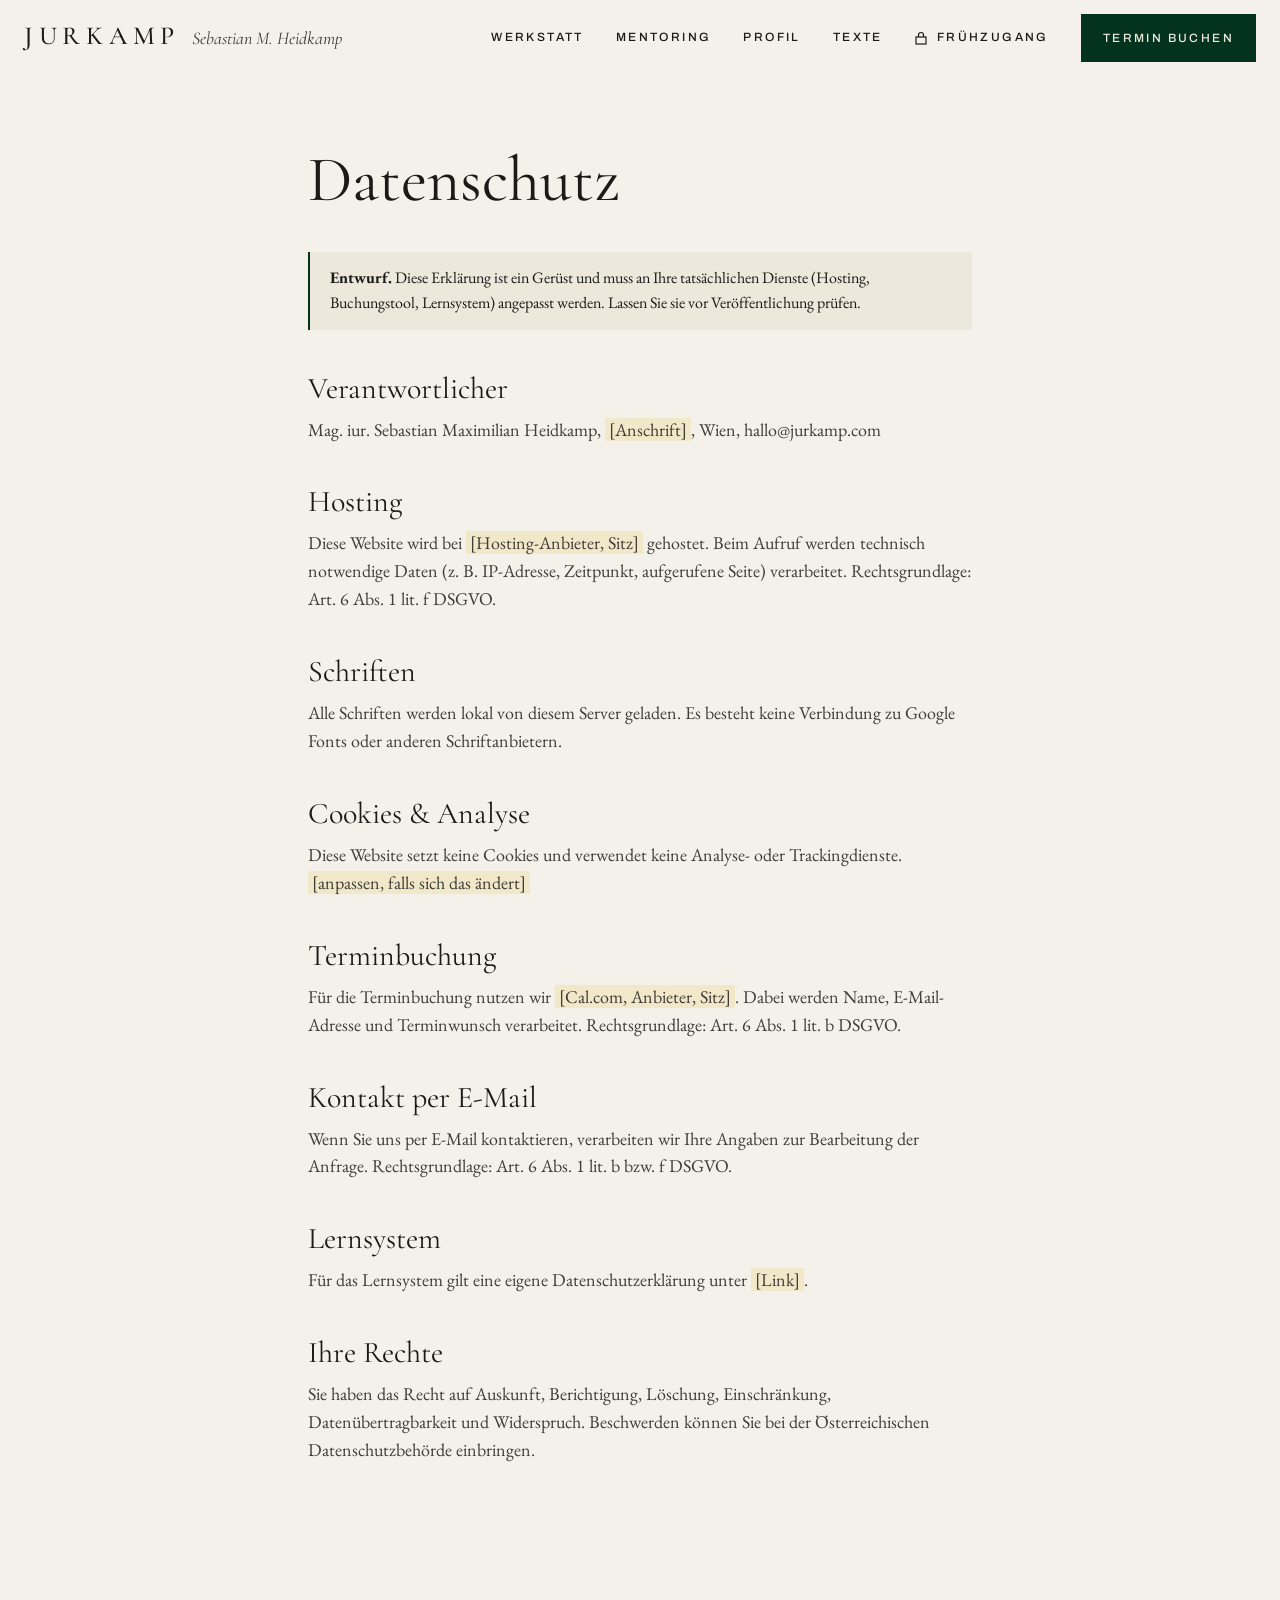
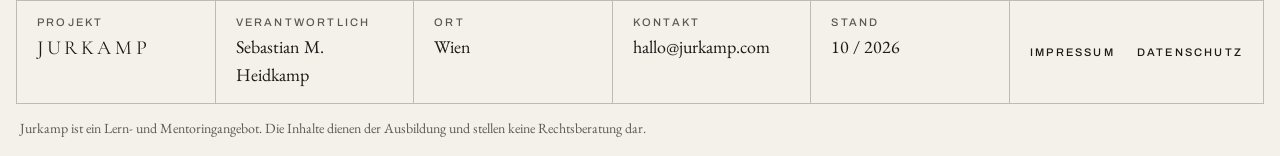
==== datenschutz.html @ 0f170520 "Add files via upload" ====
<!doctype html>
<html lang="de">
<head>
<meta charset="utf-8">
<meta name="viewport" content="width=device-width, initial-scale=1">
<meta name="robots" content="noindex, nofollow">
<title>Datenschutz · Jurkamp</title>
<meta name="description" content="Datenschutzerklärung von jurkamp.com.">
<link rel="canonical" href="https://jurkamp.com/datenschutz.html">
<meta property="og:type" content="website">
<meta property="og:title" content="Datenschutz · Jurkamp">
<meta property="og:description" content="Datenschutzerklärung von jurkamp.com.">
<meta property="og:image" content="https://jurkamp.com/assets/img/arbeitsraum.jpg">
<meta name="theme-color" content="#03331F">
<link rel="icon" href="assets/img/favicon.svg" type="image/svg+xml">
<link rel="preload" href="assets/fonts/CormorantGaramond.woff" as="font" type="font/woff" crossorigin>
<link rel="stylesheet" href="assets/css/style.css">
<script type="application/ld+json">{"@context": "https://schema.org", "@graph": [{"@type": "Person", "@id": "https://jurkamp.com/#person", "name": "Sebastian M. Heidkamp", "alternateName": ["Sebastian Maximilian Heidkamp", "Bastian Heidkamp"], "honorificSuffix": "Mag. iur.", "jobTitle": "Jurist · Mentor", "address": {"@type": "PostalAddress", "addressLocality": "Wien", "addressCountry": "AT"}, "alumniOf": {"@type": "CollegeOrUniversity", "name": "Universität Graz"}, "url": "https://jurkamp.com/profil.html", "worksFor": {"@id": "https://jurkamp.com/#marke"}}, {"@type": "EducationalOrganization", "@id": "https://jurkamp.com/#marke", "name": "Jurkamp", "url": "https://jurkamp.com", "founder": {"@id": "https://jurkamp.com/#person"}, "description": "Werkstatt, Mentoring und Texte für Studium, Prüfung und Berufseinstieg im Jus."}]}</script>
</head>
<body>
<a class="skip" href="#inhalt">Zum Inhalt springen</a>
<header class="site-header">
  <a class="brand" href="index.html" aria-label="Jurkamp – Sebastian M. Heidkamp, zur Startseite">
    <span class="brand__mark">JURKAMP</span>
    <span class="brand__name">Sebastian M. Heidkamp</span>
    <span class="brand__claim lbl lbl--s">Für Studium, Prüfung &amp; Berufseinstieg</span>
  </a>
  <button class="nav-toggle" aria-expanded="false" aria-controls="hauptnav" aria-label="Menü öffnen"><svg width="24" height="14" viewBox="0 0 24 14" fill="none" stroke="currentColor" stroke-width="1.4" aria-hidden="true"><path d="M0 1h24M0 7h24M0 13h24"/></svg></button>
  <nav class="nav" id="hauptnav" aria-label="Hauptnavigation">
    <a class="lbl" href="werkstatt.html">Werkstatt</a>
    <a class="lbl" href="mentoring.html">Mentoring</a>
    <a class="lbl" href="profil.html">Profil</a><a class="lbl" href="texte.html">Texte</a>
    <a class="lbl nav__login" href="werkstatt.html#fruehzugang"><svg width="12" height="14" viewBox="0 0 12 14" fill="none" stroke="currentColor" stroke-width="1.2" aria-hidden="true"><rect x="1" y="6" width="10" height="7"/><path d="M3.5 6V4a2.5 2.5 0 015 0v2"/></svg>Frühzugang</a>
    <a class="btn" href="kontakt.html#termin">Termin buchen</a>
  </nav>
</header>
<main id="inhalt" class="recht">
<h1>Datenschutz</h1>
<div class="hinweis"><strong>Entwurf.</strong> Diese Erklärung ist ein Gerüst und muss an Ihre tatsächlichen Dienste (Hosting, Buchungstool, Lernsystem) angepasst werden. Lassen Sie sie vor Veröffentlichung prüfen.</div>
<h2>Verantwortlicher</h2>
<p>Mag. iur. Sebastian Maximilian Heidkamp, <span class="platzhalter">[Anschrift]</span>, Wien, <a href="mailto:hallo@jurkamp.com">hallo@jurkamp.com</a></p>
<h2>Hosting</h2>
<p>Diese Website wird bei <span class="platzhalter">[Hosting-Anbieter, Sitz]</span> gehostet. Beim Aufruf werden technisch notwendige Daten (z. B. IP-Adresse, Zeitpunkt, aufgerufene Seite) verarbeitet. Rechtsgrundlage: Art. 6 Abs. 1 lit. f DSGVO.</p>
<h2>Schriften</h2>
<p>Alle Schriften werden lokal von diesem Server geladen. Es besteht keine Verbindung zu Google Fonts oder anderen Schriftanbietern.</p>
<h2>Cookies &amp; Analyse</h2>
<p>Diese Website setzt keine Cookies und verwendet keine Analyse- oder Trackingdienste. <span class="platzhalter">[anpassen, falls sich das ändert]</span></p>
<h2>Terminbuchung</h2>
<p>Für die Terminbuchung nutzen wir <span class="platzhalter">[Cal.com, Anbieter, Sitz]</span>. Dabei werden Name, E-Mail-Adresse und Terminwunsch verarbeitet. Rechtsgrundlage: Art. 6 Abs. 1 lit. b DSGVO.</p>
<h2>Kontakt per E-Mail</h2>
<p>Wenn Sie uns per E-Mail kontaktieren, verarbeiten wir Ihre Angaben zur Bearbeitung der Anfrage. Rechtsgrundlage: Art. 6 Abs. 1 lit. b bzw. f DSGVO.</p>
<h2>Lernsystem</h2>
<p>Für das Lernsystem gilt eine eigene Datenschutzerklärung unter <span class="platzhalter">[Link]</span>.</p>
<h2>Ihre Rechte</h2>
<p>Sie haben das Recht auf Auskunft, Berichtigung, Löschung, Einschränkung, Datenübertragbarkeit und Widerspruch. Beschwerden können Sie bei der Österreichischen Datenschutzbehörde einbringen.</p>
</main><footer class="site-footer">
  <div class="stempel">
    <div><div class="lbl lbl--s muted">Projekt</div><div class="wert" style="font-family:var(--serif-display);font-size:20px;letter-spacing:.18em">JURKAMP</div></div>
    <div><div class="lbl lbl--s muted">Verantwortlich</div><div class="wert">Sebastian M. Heidkamp</div></div>
    <div><div class="lbl lbl--s muted">Ort</div><div class="wert">Wien</div></div>
    <div><div class="lbl lbl--s muted">Kontakt</div><div class="wert"><a href="mailto:hallo@jurkamp.com">hallo@jurkamp.com</a></div></div>
    <div><div class="lbl lbl--s muted">Stand</div><div class="wert">10 / 2026</div></div>
    <div><a class="lbl lbl--s" href="impressum.html">Impressum</a><a class="lbl lbl--s" href="datenschutz.html">Datenschutz</a></div>
  </div>
  <p class="disclaimer">Jurkamp ist ein Lern- und Mentoringangebot. Die Inhalte dienen der Ausbildung und stellen keine Rechtsberatung dar.</p>
</footer>
<div class="mobile-cta"><a class="btn" href="kontakt.html#termin">Termin buchen</a></div>
<script src="assets/js/main.js" defer></script>
</body>
</html>
---- assets/css/style.css ----
/* ==========================================================================
   JURKAMP · Bastian Heidkamp
   Gemeinsames Stylesheet für alle Seiten
   ========================================================================== */

/* ---------- Schriften (lokal gehostet – keine Verbindung zu Google, DSGVO) ---------- */
@font-face { font-family: "Cormorant Garamond"; src: url("../fonts/CormorantGaramond.woff") format("woff"); font-weight: 300 700; font-style: normal; font-display: swap; }
@font-face { font-family: "Cormorant Garamond"; src: url("../fonts/CormorantGaramond-Italic.woff") format("woff"); font-weight: 300 700; font-style: italic; font-display: swap; }
@font-face { font-family: "EB Garamond"; src: url("../fonts/EBGaramond.woff") format("woff"); font-weight: 400 800; font-style: normal; font-display: swap; }
@font-face { font-family: "Archivo"; src: url("../fonts/Archivo.woff") format("woff"); font-weight: 100 900; font-style: normal; font-display: swap; }

/* ---------- Marken-Tokens ---------- */
:root {
  --gruen: #03331F;        /* Amsterdam-Grün */
  --papier: #F4F1EA;
  --stein: #EDE8DC;
  --tinte: #1A1A17;
  --graphit: #5B5A52;
  --text-2: #3E3D37;
  --hell: #EDE8DC;         /* Schrift auf Grün */
  --hell-2: rgba(237, 232, 220, .88);
  --hell-3: rgba(237, 232, 220, .72);
  --linie: rgba(26, 26, 23, .18);
  --linie-hell: rgba(237, 232, 220, .28);

  --serif-display: "Cormorant Garamond", "Times New Roman", serif;
  --serif-text: "EB Garamond", Georgia, serif;
  --sans: "Archivo", "Helvetica Neue", Arial, sans-serif;

  --rand: 16px;            /* Seitenrand Startseite */
  --fuge: 16px;            /* Abstand zwischen Kacheln */
  --wrap: 1280px;
}

/* ---------- Grundlagen ---------- */
*, *::before, *::after { box-sizing: border-box; }
html { -webkit-text-size-adjust: 100%; }
body {
  margin: 0;
  background: var(--papier);
  color: var(--tinte);
  font-family: var(--serif-text);
  font-size: 18px;
  line-height: 1.55;
  -webkit-font-smoothing: antialiased;
}
img { display: block; max-width: 100%; }
a { color: inherit; text-decoration: none; }
h1, h2, h3 { font-family: var(--serif-display); font-weight: 400; margin: 0; line-height: 1; }
p { margin: 0; }
:focus-visible { outline: 2px solid var(--gruen); outline-offset: 3px; }
.on-green :focus-visible, .on-green:focus-visible { outline-color: var(--hell); }
.skip { position: absolute; left: -9999px; }
.skip:focus { left: 16px; top: 16px; background: var(--gruen); color: var(--hell); padding: 10px 16px; z-index: 100; }

/* Label in gesperrten Versalien */
.lbl {
  font-family: var(--sans);
  font-size: 12px;
  font-weight: 500;
  letter-spacing: .2em;
  text-transform: uppercase;
  line-height: 1.3;
}
.lbl--s { font-size: 11px; }
.muted { color: var(--graphit); }
.on-green .muted { color: var(--hell-3); }

/* Pfeil */
.arr { flex: none; transition: transform .45s ease; }
a:hover .arr, a:focus-visible .arr { transform: translateX(10px); }

/* ---------- Kopfzeile ---------- */
.site-header {
  height: 76px;
  display: flex;
  align-items: center;
  justify-content: space-between;
  gap: 24px;
  padding: 0 calc(var(--rand) + 8px);
}
.brand { display: flex; align-items: baseline; gap: 12px; white-space: nowrap; }
.brand__mark { font-family: var(--serif-display); font-size: 26px; font-weight: 500; letter-spacing: .22em; line-height: 1; }
.brand__name { font-family: var(--serif-display); font-size: 18px; font-style: italic; color: var(--text-2); }
.brand__claim { border-left: 1px solid rgba(26,26,23,.25); padding-left: 20px; margin-left: 10px; color: var(--graphit); }
.nav { display: flex; align-items: center; gap: 32px; white-space: nowrap; }
.nav a:not(.btn):hover, .nav a[aria-current="page"] { color: var(--gruen); }
.nav a[aria-current="page"] { text-decoration: underline; text-underline-offset: 6px; text-decoration-thickness: 1px; }
.nav__login { display: inline-flex; align-items: center; gap: 10px; }
.nav-toggle { display: none; }

/* Buttons */
.btn {
  white-space: nowrap;
  display: inline-flex; align-items: center; gap: 16px;
  background: var(--gruen); color: var(--hell);
  padding: 15px 22px; min-height: 44px;
  font-family: var(--sans); font-size: 12px; font-weight: 500; letter-spacing: .2em; text-transform: uppercase;
  transition: background .3s ease;
}
.btn:hover { background: #0B4A30; }
.btn--hell { background: var(--hell); color: var(--gruen); }
.btn--hell:hover { background: #fff; }
.textlink { display: inline-flex; align-items: center; gap: 14px; padding: 10px 0; }

/* ==========================================================================
   STARTSEITE – Kachelraster
   ========================================================================== */
.home { display: flex; flex-direction: column; min-height: 100vh; }
.home-grid {
  flex: 1;
  display: grid;
  grid-template-columns: repeat(12, minmax(0, 1fr));
  grid-template-rows: repeat(2, minmax(300px, 1fr));
  gap: var(--fuge);
  padding: 0 var(--rand);
  min-height: 680px;
}
.tile { position: relative; overflow: hidden; display: flex; flex-direction: column; justify-content: space-between; }
.tile--werkstatt { grid-column: span 6; grid-row: span 2; background: var(--gruen); color: var(--hell); padding: 40px 44px; transition: filter .4s ease; }
.tile--bild { grid-column: span 3; }
.tile--mentoring { grid-column: span 3; border: 1px solid var(--tinte); padding: 28px; transition: background .35s ease; }
.tile--profil { grid-column: span 3; color: #F4F1EA; background: #2a2722; }
.tile--texte { grid-column: span 3; background: var(--gruen); color: var(--hell); padding: 28px; transition: filter .4s ease; }
.tile--werkstatt:hover, .tile--texte:hover { filter: brightness(1.08); }
.tile--mentoring:hover { background: #EAE5DA; }

.tile__top { display: flex; justify-content: space-between; gap: 16px; }
.tile__foot { display: flex; justify-content: space-between; align-items: flex-end; gap: 16px; border-top: 1px solid var(--linie); padding-top: 14px; margin-top: 14px; }
.on-green .tile__foot { border-color: var(--linie-hell); }
.tile__lead { font-size: 18px; color: var(--text-2); }
.on-green .tile__lead { color: var(--hell-2); }

/* Große Wörter + Bild-Effekt beim Darüberfahren */
.wort { font-family: var(--serif-display); font-weight: 500; line-height: .86; white-space: nowrap; }
.wort--xl { font-size: clamp(96px, 11.5vw, 166px); letter-spacing: -.03em; padding-bottom: 6px; }
.wort--l  { font-size: clamp(48px, 4.7vw, 68px); letter-spacing: -.015em; }
.wort--it { font-style: italic; }
.fill {
  -webkit-background-clip: text; background-clip: text;
  background-size: cover;
  transition: -webkit-text-fill-color .7s ease;
}
.fill--hell { color: var(--hell); -webkit-text-fill-color: var(--hell); }
.fill--dunkel { color: var(--tinte); -webkit-text-fill-color: var(--tinte); }
.fill--beton { background-image: url("../img/beton.jpg"); background-position: 20% 50%; }
.fill--saeulen { background-image: linear-gradient(rgba(26,26,23,.42), rgba(26,26,23,.42)), url("../img/saeulen.jpg"); background-position: 60% 50%; }
.fill--holz { background-image: url("../img/schreibtisch.jpg"); background-position: 50% 30%; }
a:hover .fill, a:focus-visible .fill { -webkit-text-fill-color: transparent; }
@media (hover: none) { a:hover .fill { -webkit-text-fill-color: inherit; } }

/* Bildkacheln */
.tile img.cover { position: absolute; inset: 0; width: 100%; height: 100%; object-fit: cover; transition: transform 1.4s ease; }
a.tile:hover img.cover { transform: scale(1.04); }
.caption { position: absolute; left: 0; right: 0; bottom: 0; padding: 40px 18px 16px; background: linear-gradient(transparent, rgba(20,18,15,.55)); color: #F4F1EA; }
.tile--profil .tile__overlay { position: absolute; inset: auto 0 0 0; padding: 22px 26px; display: flex; justify-content: space-between; align-items: flex-end; background: linear-gradient(transparent, rgba(20,18,15,.6)); }
.tile--profil .badge { position: absolute; top: 18px; right: 20px; opacity: .8; }

/* Leiste unten */
.strip {
  margin: var(--fuge) var(--rand) var(--rand);
  border: 1px solid rgba(26,26,23,.25);
  display: flex; align-items: stretch; min-height: 60px;
}
.strip > * { display: flex; align-items: center; gap: 12px; padding: 0 22px; border-right: 1px solid rgba(26,26,23,.25); }
.strip > *:last-child { border-right: 0; }
.strip__claim { font-family: var(--serif-display); font-size: 24px; font-style: italic; }
.strip__step { flex: 1; font-size: 18px; }
.strip__links { gap: 22px; }

/* ==========================================================================
   UNTERSEITEN
   ========================================================================== */
.page-hero { display: grid; grid-template-columns: repeat(12, minmax(0, 1fr)); gap: var(--fuge); padding: 0 var(--rand); min-height: 560px; }
.page-hero__text { grid-column: span 7; background: var(--gruen); color: var(--hell); padding: 44px 48px 40px; display: flex; flex-direction: column; justify-content: space-between; gap: 48px; }
.page-hero__title { font-size: clamp(72px, 8.5vw, 132px); font-weight: 500; letter-spacing: -.025em; line-height: .88; }
.page-hero__lead { font-size: 22px; line-height: 1.45; max-width: 34ch; color: var(--hell-2); margin-top: 24px; }
.page-hero__bild { grid-column: span 5; position: relative; overflow: hidden; min-height: 420px; background: #2a2722; }
.page-hero__bild img { position: absolute; inset: 0; width: 100%; height: 100%; object-fit: cover; }

.section { max-width: var(--wrap); margin: 0 auto; padding: 120px 48px 0; }
.section:last-of-type { padding-bottom: 120px; }
.section__head { display: grid; grid-template-columns: 2fr 10fr; gap: 24px; align-items: baseline; border-bottom: 1px solid var(--tinte); padding-bottom: 16px; margin-bottom: 8px; }
.section__head h2 { font-size: 48px; }
.section__intro { grid-column: 2; font-size: 21px; color: var(--text-2); max-width: 46ch; margin-top: 18px; }

/* Indexliste */
.index { list-style: none; margin: 0; padding: 0; }
.index li { display: grid; grid-template-columns: 2fr 4fr 6fr; gap: 24px; padding: 26px 0; border-bottom: 1px solid var(--linie); }
.index h3 { font-size: 32px; line-height: 1.1; }
.index p { color: var(--text-2); }

/* Pakete */
.pakete { display: grid; grid-template-columns: repeat(3, minmax(0, 1fr)); gap: var(--fuge); margin-top: 32px; }
.paket { border: 1px solid var(--tinte); padding: 28px 28px 24px; display: flex; flex-direction: column; gap: 18px; }
.paket--gruen { background: var(--gruen); color: var(--hell); border-color: var(--gruen); }
.paket h3 { font-size: 40px; }
.paket__preis { font-family: var(--serif-display); font-size: 30px; }
.paket ul { list-style: none; margin: 0; padding: 0; }
.paket li { padding: 9px 0; border-top: 1px solid var(--linie); }
.paket--gruen li { border-color: var(--linie-hell); }
.paket .textlink { margin-top: auto; }

/* Ablauf */
.ablauf { display: grid; grid-template-columns: repeat(3, minmax(0, 1fr)); gap: var(--fuge); margin-top: 32px; }
.schritt { border-top: 1px solid var(--tinte); padding-top: 18px; }
.schritt__nr { font-family: var(--serif-display); font-style: italic; font-size: 26px; color: var(--graphit); }
.schritt h3 { font-size: 32px; margin: 6px 0 10px; }
.schritt p { color: var(--text-2); }

/* Profil */
.profil-hero { display: grid; grid-template-columns: repeat(12, minmax(0, 1fr)); gap: var(--fuge); padding: 0 var(--rand); }
.profil-hero__bild { grid-column: span 5; position: relative; aspect-ratio: 4 / 5; background: #2a2722; overflow: hidden; }
.profil-hero__bild img { position: absolute; inset: 0; width: 100%; height: 100%; object-fit: cover; object-position: 62% 30%; }
.profil-hero__text { grid-column: span 7; background: var(--gruen); color: var(--hell); padding: 44px 48px; display: flex; flex-direction: column; justify-content: space-between; gap: 40px; }
.stationen { list-style: none; margin: 0; padding: 0; }
.stationen li { display: grid; grid-template-columns: 2fr 10fr; gap: 24px; padding: 22px 0; border-bottom: 1px solid var(--linie); }
.stationen h3 { font-size: 28px; line-height: 1.15; }
.stationen p { color: var(--text-2); margin-top: 4px; }
.haltung { display: grid; grid-template-columns: repeat(3, minmax(0, 1fr)); gap: 24px; margin-top: 32px; }

/* Texte */
.leer { border: 1px solid var(--linie); padding: 56px 48px; display: grid; grid-template-columns: 7fr 5fr; gap: 48px; align-items: end; margin-top: 32px; }
.leer h3 { font-size: 44px; }

/* Kontakt / Buchung */
.buchung { border: 1px dashed rgba(26,26,23,.35); min-height: 520px; display: flex; align-items: center; justify-content: center; text-align: center; padding: 40px; margin-top: 32px; background: rgba(237,232,220,.5); }

/* Rechtstexte */
.recht { max-width: 760px; margin: 0 auto; padding: 72px 48px 120px; }
.recht h1 { font-size: 64px; margin-bottom: 40px; }
.recht h2 { font-size: 30px; margin: 44px 0 12px; }
.recht p, .recht li { color: var(--text-2); }
.recht p + p { margin-top: 12px; }
.platzhalter { background: #F1E7C9; padding: 0 4px; }
.hinweis { border-left: 2px solid var(--gruen); padding: 14px 20px; background: var(--stein); margin: 24px 0; font-size: 16px; }

/* CTA-Band */
.cta { margin: 120px var(--rand) 0; background: var(--gruen); color: var(--hell); padding: 80px 48px; display: flex; justify-content: space-between; align-items: flex-end; gap: 40px; flex-wrap: wrap; }
.cta h2 { font-size: clamp(48px, 5.5vw, 80px); line-height: .95; }

/* Fuß – Planstempel */
.site-footer { margin: var(--fuge) var(--rand) var(--rand); }
.stempel { display: flex; flex-wrap: wrap; border: 1px solid rgba(26,26,23,.25); }
.stempel > div { flex: 1 1 160px; padding: 14px 20px; border-right: 1px solid rgba(26,26,23,.25); }
.stempel > div:last-child { border-right: 0; display: flex; align-items: center; gap: 22px; }
.stempel .wert { margin-top: 4px; }
.disclaimer { font-size: 14px; color: var(--graphit); padding: 14px 4px 0; }

/* Mobiler Buchungsbutton (wird in der mobilen Version verfeinert) */
.mobile-cta { display: none; }

/* ==========================================================================
   Kleine Bildschirme – Grundgerüst (Feinschliff folgt in der mobilen Version)
   ========================================================================== */
@media (max-width: 1380px) {
  .brand__claim { display: none; }
}
@media (max-width: 1080px) {
  .nav { gap: 22px; }
  .brand__name { display: none; }
}
@media (max-width: 860px) {
  body { font-size: 17px; }
  .site-header { height: 64px; padding: 0 16px; }
  .nav { display: none; }
  .nav.is-open { display: flex; position: fixed; inset: 64px 0 0 0; z-index: 50; background: var(--gruen); color: var(--hell); flex-direction: column; align-items: flex-start; gap: 0; padding: 24px 16px; }
  .nav.is-open a { font-size: 15px; padding: 18px 0; width: 100%; border-bottom: 1px solid var(--linie-hell); }
  .nav.is-open .btn { display: none; }
  .nav-toggle { display: inline-flex; align-items: center; justify-content: center; width: 44px; height: 44px; background: none; border: 0; color: var(--tinte); cursor: pointer; }
  .home-grid, .page-hero, .profil-hero { grid-template-columns: 1fr; grid-template-rows: none; min-height: 0; }
  .home-grid > *, .page-hero > *, .profil-hero > * { grid-column: auto !important; grid-row: auto !important; }
  .tile--werkstatt { min-height: 460px; padding: 28px 24px; }
  .tile--bild, .tile--profil { min-height: 380px; }
  .tile--mentoring, .tile--texte { min-height: 240px; padding: 24px; }
  .wort--xl { font-size: clamp(64px, 19vw, 120px); }
  .strip { flex-direction: column; }
  .strip > * { border-right: 0; border-bottom: 1px solid rgba(26,26,23,.25); padding: 14px 18px; }
  .page-hero__text, .profil-hero__text { padding: 28px 24px; }
  .page-hero__bild { min-height: 320px; }
  .section { padding: 72px 20px 0; }
  .section__head, .index li, .stationen li { grid-template-columns: 1fr; gap: 8px; }
  .section__intro { grid-column: 1; }
  .pakete, .ablauf, .haltung, .leer { grid-template-columns: 1fr; }
  .cta { padding: 48px 24px; margin-top: 72px; }
  .recht { padding: 48px 20px 96px; }
  .recht h1 { font-size: 48px; }
  .mobile-cta { display: flex; justify-content: center; position: fixed; left: 12px; right: 12px; bottom: 12px; z-index: 40; }
  body { padding-bottom: 76px; }
}
@media (prefers-reduced-motion: reduce) {
  *, *::before, *::after { transition: none !important; }
}
.sr-only { position: absolute; width: 1px; height: 1px; overflow: hidden; clip: rect(0 0 0 0); white-space: nowrap; }
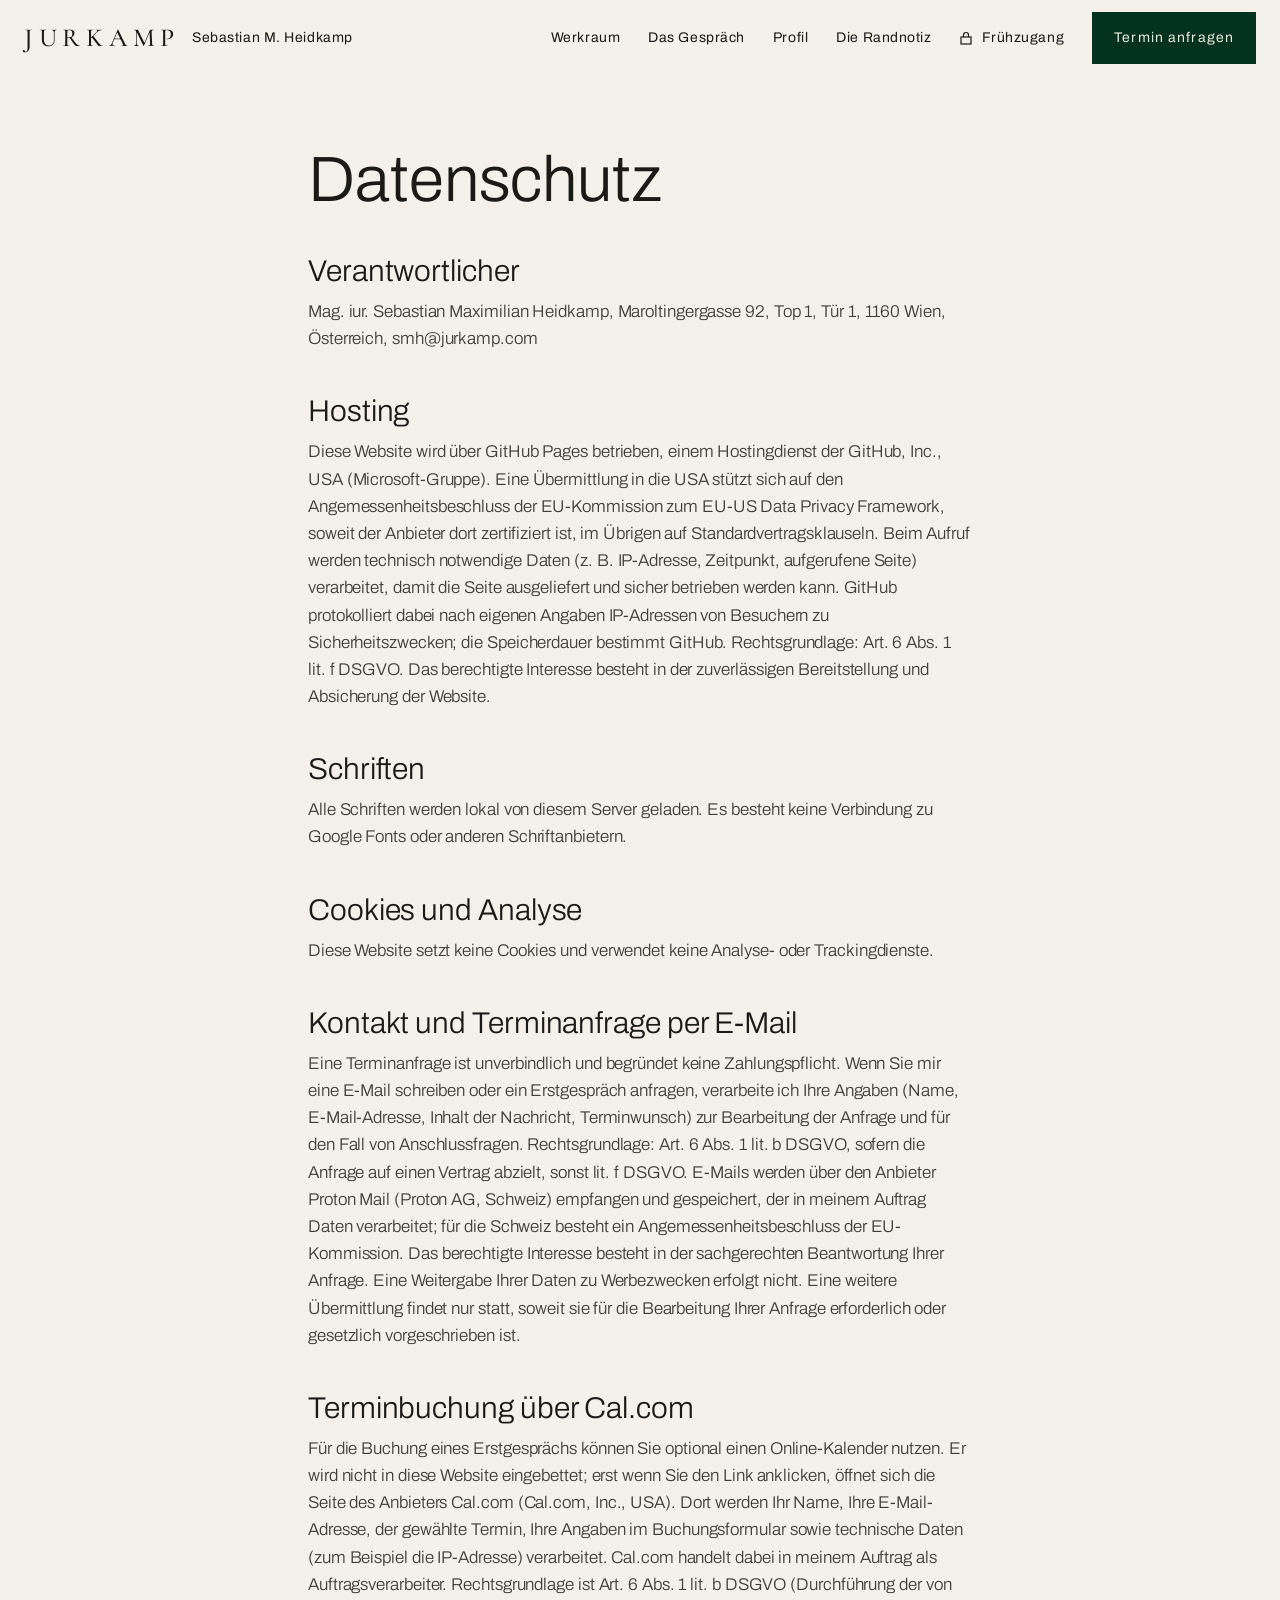
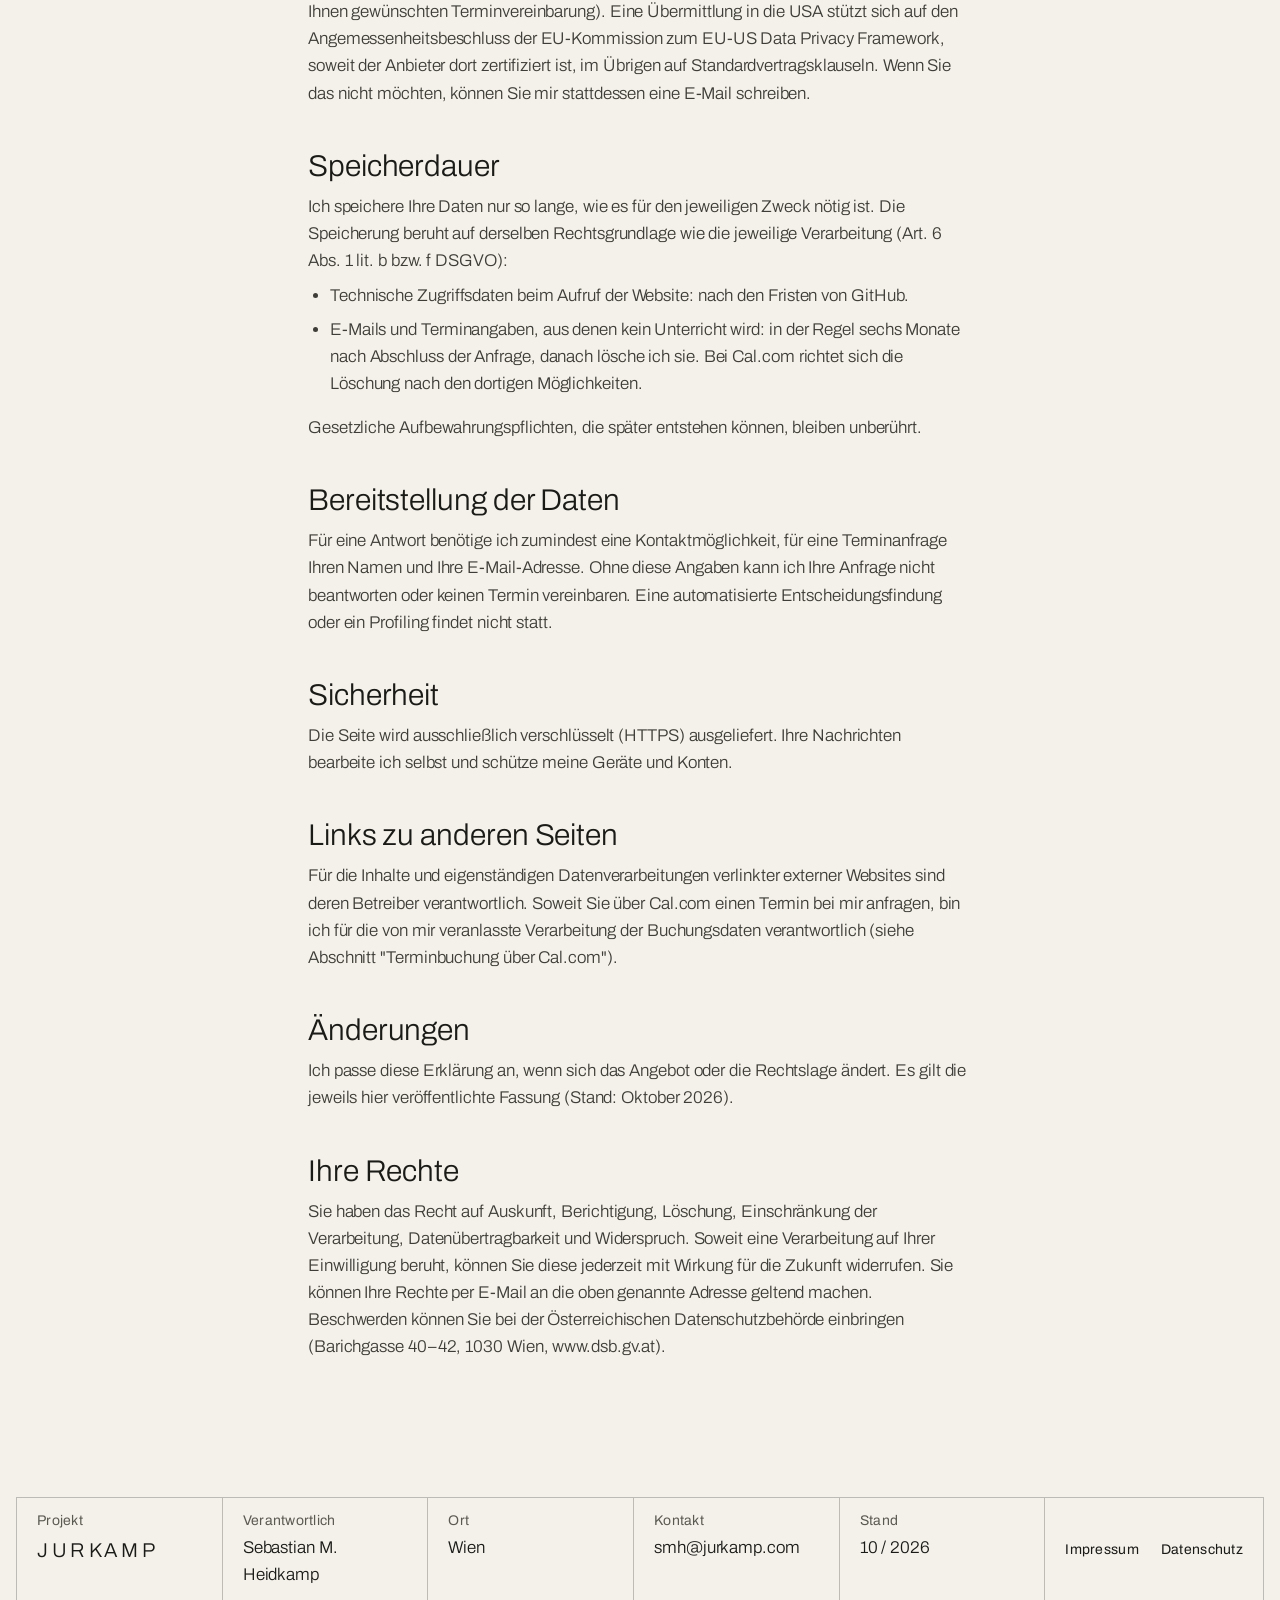
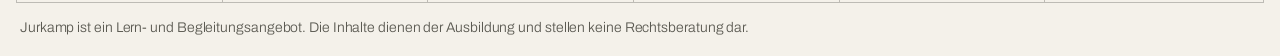
==== commit aa27abcb: "Add files via upload" ====
--- a/datenschutz.html
+++ b/datenschutz.html
@@ -3,7 +3,6 @@
 <head>
 <meta charset="utf-8">
 <meta name="viewport" content="width=device-width, initial-scale=1">
-<meta name="robots" content="noindex, nofollow">
 <title>Datenschutz · Jurkamp</title>
 <meta name="description" content="Datenschutzerklärung von jurkamp.com.">
 <link rel="canonical" href="https://jurkamp.com/datenschutz.html">
@@ -15,7 +14,7 @@
 <link rel="icon" href="assets/img/favicon.svg" type="image/svg+xml">
 <link rel="preload" href="assets/fonts/CormorantGaramond.woff" as="font" type="font/woff" crossorigin>
 <link rel="stylesheet" href="assets/css/style.css">
-<script type="application/ld+json">{"@context": "https://schema.org", "@graph": [{"@type": "Person", "@id": "https://jurkamp.com/#person", "name": "Sebastian M. Heidkamp", "alternateName": ["Sebastian Maximilian Heidkamp", "Bastian Heidkamp"], "honorificSuffix": "Mag. iur.", "jobTitle": "Jurist · Mentor", "address": {"@type": "PostalAddress", "addressLocality": "Wien", "addressCountry": "AT"}, "alumniOf": {"@type": "CollegeOrUniversity", "name": "Universität Graz"}, "url": "https://jurkamp.com/profil.html", "worksFor": {"@id": "https://jurkamp.com/#marke"}}, {"@type": "EducationalOrganization", "@id": "https://jurkamp.com/#marke", "name": "Jurkamp", "url": "https://jurkamp.com", "founder": {"@id": "https://jurkamp.com/#person"}, "description": "Werkstatt, Mentoring und Texte für Studium, Prüfung und Berufseinstieg im Jus."}]}</script>
+<script type="application/ld+json">{"@context": "https://schema.org", "@graph": [{"@type": "Person", "@id": "https://jurkamp.com/#person", "name": "Sebastian M. Heidkamp", "alternateName": ["Sebastian Maximilian Heidkamp", "Bastian Heidkamp"], "honorificSuffix": "Mag. iur.", "jobTitle": "Jurist · Lernbegleiter", "address": {"@type": "PostalAddress", "addressLocality": "Wien", "addressCountry": "AT"}, "alumniOf": {"@type": "CollegeOrUniversity", "name": "Universität Graz"}, "url": "https://jurkamp.com/profil.html", "worksFor": {"@id": "https://jurkamp.com/#marke"}}, {"@type": "EducationalOrganization", "@id": "https://jurkamp.com/#marke", "name": "Jurkamp", "url": "https://jurkamp.com", "founder": {"@id": "https://jurkamp.com/#person"}, "description": "Werkraum, Das Gespräch und Die Randnotiz für Studium, Prüfung und Berufseinstieg im Jus."}]}</script>
 </head>
 <body>
 <a class="skip" href="#inhalt">Zum Inhalt springen</a>
@@ -23,48 +22,60 @@
   <a class="brand" href="index.html" aria-label="Jurkamp – Sebastian M. Heidkamp, zur Startseite">
     <span class="brand__mark">JURKAMP</span>
     <span class="brand__name">Sebastian M. Heidkamp</span>
-    <span class="brand__claim lbl lbl--s">Für Studium, Prüfung &amp; Berufseinstieg</span>
+    <span class="brand__claim lbl lbl--s">Für Studium, Prüfung und Berufseinstieg</span>
   </a>
   <button class="nav-toggle" aria-expanded="false" aria-controls="hauptnav" aria-label="Menü öffnen"><svg width="24" height="14" viewBox="0 0 24 14" fill="none" stroke="currentColor" stroke-width="1.4" aria-hidden="true"><path d="M0 1h24M0 7h24M0 13h24"/></svg></button>
   <nav class="nav" id="hauptnav" aria-label="Hauptnavigation">
-    <a class="lbl" href="werkstatt.html">Werkstatt</a>
-    <a class="lbl" href="mentoring.html">Mentoring</a>
-    <a class="lbl" href="profil.html">Profil</a><a class="lbl" href="texte.html">Texte</a>
+    <a class="lbl" href="werkstatt.html">Werkraum</a>
+    <a class="lbl" href="mentoring.html">Das Gespräch</a>
+    <a class="lbl" href="profil.html">Profil</a><a class="lbl" href="texte.html">Die Randnotiz</a>
     <a class="lbl nav__login" href="werkstatt.html#fruehzugang"><svg width="12" height="14" viewBox="0 0 12 14" fill="none" stroke="currentColor" stroke-width="1.2" aria-hidden="true"><rect x="1" y="6" width="10" height="7"/><path d="M3.5 6V4a2.5 2.5 0 015 0v2"/></svg>Frühzugang</a>
-    <a class="btn" href="kontakt.html#termin">Termin buchen</a>
+    <a class="btn" href="kontakt.html#termin">Termin anfragen</a>
   </nav>
 </header>
 <main id="inhalt" class="recht">
 <h1>Datenschutz</h1>
-<div class="hinweis"><strong>Entwurf.</strong> Diese Erklärung ist ein Gerüst und muss an Ihre tatsächlichen Dienste (Hosting, Buchungstool, Lernsystem) angepasst werden. Lassen Sie sie vor Veröffentlichung prüfen.</div>
 <h2>Verantwortlicher</h2>
-<p>Mag. iur. Sebastian Maximilian Heidkamp, <span class="platzhalter">[Anschrift]</span>, Wien, <a href="mailto:hallo@jurkamp.com">hallo@jurkamp.com</a></p>
+<p>Mag. iur. Sebastian Maximilian Heidkamp, Maroltingergasse 92, Top 1, Tür 1, 1160 Wien, Österreich, <a href="mailto:smh@jurkamp.com">smh@jurkamp.com</a></p>
 <h2>Hosting</h2>
-<p>Diese Website wird bei <span class="platzhalter">[Hosting-Anbieter, Sitz]</span> gehostet. Beim Aufruf werden technisch notwendige Daten (z. B. IP-Adresse, Zeitpunkt, aufgerufene Seite) verarbeitet. Rechtsgrundlage: Art. 6 Abs. 1 lit. f DSGVO.</p>
+<p>Diese Website wird über GitHub Pages betrieben, einem Hostingdienst der GitHub, Inc., USA (Microsoft-Gruppe). Eine Übermittlung in die USA stützt sich auf den Angemessenheitsbeschluss der EU-Kommission zum EU-US Data Privacy Framework, soweit der Anbieter dort zertifiziert ist, im Übrigen auf Standardvertragsklauseln. Beim Aufruf werden technisch notwendige Daten (z. B. IP-Adresse, Zeitpunkt, aufgerufene Seite) verarbeitet, damit die Seite ausgeliefert und sicher betrieben werden kann. GitHub protokolliert dabei nach eigenen Angaben IP-Adressen von Besuchern zu Sicherheitszwecken; die Speicherdauer bestimmt GitHub. Rechtsgrundlage: Art. 6 Abs. 1 lit. f DSGVO. Das berechtigte Interesse besteht in der zuverlässigen Bereitstellung und Absicherung der Website.</p>
 <h2>Schriften</h2>
 <p>Alle Schriften werden lokal von diesem Server geladen. Es besteht keine Verbindung zu Google Fonts oder anderen Schriftanbietern.</p>
-<h2>Cookies &amp; Analyse</h2>
-<p>Diese Website setzt keine Cookies und verwendet keine Analyse- oder Trackingdienste. <span class="platzhalter">[anpassen, falls sich das ändert]</span></p>
-<h2>Terminbuchung</h2>
-<p>Für die Terminbuchung nutzen wir <span class="platzhalter">[Cal.com, Anbieter, Sitz]</span>. Dabei werden Name, E-Mail-Adresse und Terminwunsch verarbeitet. Rechtsgrundlage: Art. 6 Abs. 1 lit. b DSGVO.</p>
-<h2>Kontakt per E-Mail</h2>
-<p>Wenn Sie uns per E-Mail kontaktieren, verarbeiten wir Ihre Angaben zur Bearbeitung der Anfrage. Rechtsgrundlage: Art. 6 Abs. 1 lit. b bzw. f DSGVO.</p>
-<h2>Lernsystem</h2>
-<p>Für das Lernsystem gilt eine eigene Datenschutzerklärung unter <span class="platzhalter">[Link]</span>.</p>
+<h2>Cookies und Analyse</h2>
+<p>Diese Website setzt keine Cookies und verwendet keine Analyse- oder Trackingdienste.</p>
+<h2>Kontakt und Terminanfrage per E-Mail</h2>
+<p>Eine Terminanfrage ist unverbindlich und begründet keine Zahlungspflicht. Wenn Sie mir eine E-Mail schreiben oder ein Erstgespräch anfragen, verarbeite ich Ihre Angaben (Name, E-Mail-Adresse, Inhalt der Nachricht, Terminwunsch) zur Bearbeitung der Anfrage und für den Fall von Anschlussfragen. Rechtsgrundlage: Art. 6 Abs. 1 lit. b DSGVO, sofern die Anfrage auf einen Vertrag abzielt, sonst lit. f DSGVO. E-Mails werden über den Anbieter Proton Mail (Proton AG, Schweiz) empfangen und gespeichert, der in meinem Auftrag Daten verarbeitet; für die Schweiz besteht ein Angemessenheitsbeschluss der EU-Kommission. Das berechtigte Interesse besteht in der sachgerechten Beantwortung Ihrer Anfrage. Eine Weitergabe Ihrer Daten zu Werbezwecken erfolgt nicht. Eine weitere Übermittlung findet nur statt, soweit sie für die Bearbeitung Ihrer Anfrage erforderlich oder gesetzlich vorgeschrieben ist.</p>
+<h2>Terminbuchung über Cal.com</h2>
+<p>Für die Buchung eines Erstgesprächs können Sie optional einen Online-Kalender nutzen. Er wird nicht in diese Website eingebettet; erst wenn Sie den Link anklicken, öffnet sich die Seite des Anbieters Cal.com (Cal.com, Inc., USA). Dort werden Ihr Name, Ihre E-Mail-Adresse, der gewählte Termin, Ihre Angaben im Buchungsformular sowie technische Daten (zum Beispiel die IP-Adresse) verarbeitet. Cal.com handelt dabei in meinem Auftrag als Auftragsverarbeiter. Rechtsgrundlage ist Art. 6 Abs. 1 lit. b DSGVO (Durchführung der von Ihnen gewünschten Terminvereinbarung). Eine Übermittlung in die USA stützt sich auf den Angemessenheitsbeschluss der EU-Kommission zum EU-US Data Privacy Framework, soweit der Anbieter dort zertifiziert ist, im Übrigen auf Standardvertragsklauseln. Wenn Sie das nicht möchten, können Sie mir stattdessen eine E-Mail schreiben.</p>
+<h2>Speicherdauer</h2>
+<p>Ich speichere Ihre Daten nur so lange, wie es für den jeweiligen Zweck nötig ist. Die Speicherung beruht auf derselben Rechtsgrundlage wie die jeweilige Verarbeitung (Art. 6 Abs. 1 lit. b bzw. f DSGVO):</p>
+<ul>
+<li>Technische Zugriffsdaten beim Aufruf der Website: nach den Fristen von GitHub.</li>
+<li>E-Mails und Terminangaben, aus denen kein Unterricht wird: in der Regel sechs Monate nach Abschluss der Anfrage, danach lösche ich sie. Bei Cal.com richtet sich die Löschung nach den dortigen Möglichkeiten.</li>
+</ul>
+<p>Gesetzliche Aufbewahrungspflichten, die später entstehen können, bleiben unberührt.</p>
+<h2>Bereitstellung der Daten</h2>
+<p>Für eine Antwort benötige ich zumindest eine Kontaktmöglichkeit, für eine Terminanfrage Ihren Namen und Ihre E-Mail-Adresse. Ohne diese Angaben kann ich Ihre Anfrage nicht beantworten oder keinen Termin vereinbaren. Eine automatisierte Entscheidungsfindung oder ein Profiling findet nicht statt.</p>
+<h2>Sicherheit</h2>
+<p>Die Seite wird ausschließlich verschlüsselt (HTTPS) ausgeliefert. Ihre Nachrichten bearbeite ich selbst und schütze meine Geräte und Konten.</p>
+<h2>Links zu anderen Seiten</h2>
+<p>Für die Inhalte und eigenständigen Datenverarbeitungen verlinkter externer Websites sind deren Betreiber verantwortlich. Soweit Sie über Cal.com einen Termin bei mir anfragen, bin ich für die von mir veranlasste Verarbeitung der Buchungsdaten verantwortlich (siehe Abschnitt "Terminbuchung über Cal.com").</p>
+<h2>Änderungen</h2>
+<p>Ich passe diese Erklärung an, wenn sich das Angebot oder die Rechtslage ändert. Es gilt die jeweils hier veröffentlichte Fassung (Stand: Oktober 2026).</p>
 <h2>Ihre Rechte</h2>
-<p>Sie haben das Recht auf Auskunft, Berichtigung, Löschung, Einschränkung, Datenübertragbarkeit und Widerspruch. Beschwerden können Sie bei der Österreichischen Datenschutzbehörde einbringen.</p>
+<p>Sie haben das Recht auf Auskunft, Berichtigung, Löschung, Einschränkung der Verarbeitung, Datenübertragbarkeit und Widerspruch. Soweit eine Verarbeitung auf Ihrer Einwilligung beruht, können Sie diese jederzeit mit Wirkung für die Zukunft widerrufen. Sie können Ihre Rechte per E-Mail an die oben genannte Adresse geltend machen. Beschwerden können Sie bei der Österreichischen Datenschutzbehörde einbringen (Barichgasse 40–42, 1030 Wien, <a href="https://www.dsb.gv.at">www.dsb.gv.at</a>).</p>
 </main><footer class="site-footer">
   <div class="stempel">
     <div><div class="lbl lbl--s muted">Projekt</div><div class="wert" style="font-family:var(--serif-display);font-size:20px;letter-spacing:.18em">JURKAMP</div></div>
     <div><div class="lbl lbl--s muted">Verantwortlich</div><div class="wert">Sebastian M. Heidkamp</div></div>
     <div><div class="lbl lbl--s muted">Ort</div><div class="wert">Wien</div></div>
-    <div><div class="lbl lbl--s muted">Kontakt</div><div class="wert"><a href="mailto:hallo@jurkamp.com">hallo@jurkamp.com</a></div></div>
+    <div><div class="lbl lbl--s muted">Kontakt</div><div class="wert"><a href="mailto:smh@jurkamp.com">smh@jurkamp.com</a></div></div>
     <div><div class="lbl lbl--s muted">Stand</div><div class="wert">10 / 2026</div></div>
     <div><a class="lbl lbl--s" href="impressum.html">Impressum</a><a class="lbl lbl--s" href="datenschutz.html">Datenschutz</a></div>
   </div>
-  <p class="disclaimer">Jurkamp ist ein Lern- und Mentoringangebot. Die Inhalte dienen der Ausbildung und stellen keine Rechtsberatung dar.</p>
+  <p class="disclaimer">Jurkamp ist ein Lern- und Begleitungsangebot. Die Inhalte dienen der Ausbildung und stellen keine Rechtsberatung dar.</p>
 </footer>
-<div class="mobile-cta"><a class="btn" href="kontakt.html#termin">Termin buchen</a></div>
+<div class="mobile-cta"><a class="btn" href="kontakt.html#termin">Termin anfragen</a></div>
 <script src="assets/js/main.js" defer></script>
 </body>
 </html>
--- a/assets/css/style.css
+++ b/assets/css/style.css
@@ -6,7 +6,6 @@
 /* ---------- Schriften (lokal gehostet – keine Verbindung zu Google, DSGVO) ---------- */
 @font-face { font-family: "Cormorant Garamond"; src: url("../fonts/CormorantGaramond.woff") format("woff"); font-weight: 300 700; font-style: normal; font-display: swap; }
 @font-face { font-family: "Cormorant Garamond"; src: url("../fonts/CormorantGaramond-Italic.woff") format("woff"); font-weight: 300 700; font-style: italic; font-display: swap; }
-@font-face { font-family: "EB Garamond"; src: url("../fonts/EBGaramond.woff") format("woff"); font-weight: 400 800; font-style: normal; font-display: swap; }
 @font-face { font-family: "Archivo"; src: url("../fonts/Archivo.woff") format("woff"); font-weight: 100 900; font-style: normal; font-display: swap; }
 
 /* ---------- Marken-Tokens ---------- */
@@ -23,9 +22,22 @@
   --linie: rgba(26, 26, 23, .18);
   --linie-hell: rgba(237, 232, 220, .28);
 
-  --serif-display: "Cormorant Garamond", "Times New Roman", serif;
-  --serif-text: "EB Garamond", Georgia, serif;
-  --sans: "Archivo", "Helvetica Neue", Arial, sans-serif;
+  /* Schriftsystem: zwei Familien. Serife für die redaktionelle Ebene (Logo, Titel), Grotesk für die funktionale Ebene (Text, Navigation, Beschriftung). */
+  --font-serif: "Cormorant Garamond", "Times New Roman", serif;
+  --font-sans: "Archivo", "Helvetica Neue", Arial, sans-serif;
+  --fw-regular: 400;        /* Fließtext, Titel */
+  --fw-medium: 500;         /* Logo, Beschriftungen, Buttons */
+  --text-size: 17px;        /* Fließtext */
+  --text-leading: 1.6;      /* Zeilenabstand Fließtext */
+  --label-size: 12px;       /* Navigation, Indizes, Metadaten */
+  --label-track: .16em;     /* Laufweite kleine Versalien */
+  --display-leading: 1;     /* Zeilenabstand Titel */
+  --display-track: -.01em;  /* Laufweite große Titel */
+  --logo-track: .22em;      /* Laufweite Logo */
+  /* bisherige Namen zeigen auf das neue System, damit alle Komponenten unverändert bleiben */
+  --serif-display: var(--font-serif);
+  --serif-text: var(--font-sans);
+  --sans: var(--font-sans);
 
   --rand: 16px;            /* Seitenrand Startseite */
   --fuge: 16px;            /* Abstand zwischen Kacheln */
@@ -39,14 +51,15 @@
   margin: 0;
   background: var(--papier);
   color: var(--tinte);
-  font-family: var(--serif-text);
-  font-size: 18px;
-  line-height: 1.55;
+  font-family: var(--font-sans);
+  font-size: var(--text-size);
+  font-weight: var(--fw-regular);
+  line-height: var(--text-leading);
   -webkit-font-smoothing: antialiased;
 }
 img { display: block; max-width: 100%; }
 a { color: inherit; text-decoration: none; }
-h1, h2, h3 { font-family: var(--serif-display); font-weight: 400; margin: 0; line-height: 1; }
+h1, h2, h3 { font-family: var(--font-serif); font-weight: var(--fw-regular); margin: 0; line-height: var(--display-leading); }
 p { margin: 0; }
 :focus-visible { outline: 2px solid var(--gruen); outline-offset: 3px; }
 .on-green :focus-visible, .on-green:focus-visible { outline-color: var(--hell); }
@@ -58,7 +71,7 @@
   font-family: var(--sans);
   font-size: 12px;
   font-weight: 500;
-  letter-spacing: .2em;
+  letter-spacing: .08em;
   text-transform: uppercase;
   line-height: 1.3;
 }
@@ -95,7 +108,7 @@
   display: inline-flex; align-items: center; gap: 16px;
   background: var(--gruen); color: var(--hell);
   padding: 15px 22px; min-height: 44px;
-  font-family: var(--sans); font-size: 12px; font-weight: 500; letter-spacing: .2em; text-transform: uppercase;
+  font-family: var(--sans); font-size: 12px; font-weight: 500; letter-spacing: .08em; text-transform: uppercase;
   transition: background .3s ease;
 }
 .btn:hover { background: #0B4A30; }
@@ -143,9 +156,9 @@
 }
 .fill--hell { color: var(--hell); -webkit-text-fill-color: var(--hell); }
 .fill--dunkel { color: var(--tinte); -webkit-text-fill-color: var(--tinte); }
-.fill--beton { background-image: url("../img/beton.jpg"); background-position: 20% 50%; }
-.fill--saeulen { background-image: linear-gradient(rgba(26,26,23,.42), rgba(26,26,23,.42)), url("../img/saeulen.jpg"); background-position: 60% 50%; }
-.fill--holz { background-image: url("../img/schreibtisch.jpg"); background-position: 50% 30%; }
+.fill--beton { background-image: url("../img/hover-werkraum.jpg"); background-position: 50% 40%; }
+.fill--saeulen { background-image: url("../img/hover-gespraech.jpg"); background-position: 50% 50%; }
+.fill--holz { background-image: url("../img/hover-randnotiz.jpg"); background-position: 50% 50%; }
 a:hover .fill, a:focus-visible .fill { -webkit-text-fill-color: transparent; }
 @media (hover: none) { a:hover .fill { -webkit-text-fill-color: inherit; } }
 
@@ -215,7 +228,7 @@
 .profil-hero__text { grid-column: span 7; background: var(--gruen); color: var(--hell); padding: 44px 48px; display: flex; flex-direction: column; justify-content: space-between; gap: 40px; }
 .stationen { list-style: none; margin: 0; padding: 0; }
 .stationen li { display: grid; grid-template-columns: 2fr 10fr; gap: 24px; padding: 22px 0; border-bottom: 1px solid var(--linie); }
-.stationen h3 { font-size: 28px; line-height: 1.15; }
+.stationen h3 { font-size: 32px; line-height: 1.15; }
 .stationen p { color: var(--text-2); margin-top: 4px; }
 .haltung { display: grid; grid-template-columns: repeat(3, minmax(0, 1fr)); gap: 24px; margin-top: 32px; }
 
@@ -232,6 +245,8 @@
 .recht h2 { font-size: 30px; margin: 44px 0 12px; }
 .recht p, .recht li { color: var(--text-2); }
 .recht p + p { margin-top: 12px; }
+.recht ul { list-style: disc; padding-left: 22px; margin-top: 8px; }
+.recht li + li { margin-top: 6px; }
 .platzhalter { background: #F1E7C9; padding: 0 4px; }
 .hinweis { border-left: 2px solid var(--gruen); padding: 14px 20px; background: var(--stein); margin: 24px 0; font-size: 16px; }
 
@@ -261,14 +276,14 @@
   .brand__name { display: none; }
 }
 @media (max-width: 860px) {
-  body { font-size: 17px; }
+  :root { --text-size: 16px; }
   .site-header { height: 64px; padding: 0 16px; }
   .nav { display: none; }
   .nav.is-open { display: flex; position: fixed; inset: 64px 0 0 0; z-index: 50; background: var(--gruen); color: var(--hell); flex-direction: column; align-items: flex-start; gap: 0; padding: 24px 16px; }
   .nav.is-open a { font-size: 15px; padding: 18px 0; width: 100%; border-bottom: 1px solid var(--linie-hell); }
   .nav.is-open .btn { display: none; }
   .nav-toggle { display: inline-flex; align-items: center; justify-content: center; width: 44px; height: 44px; background: none; border: 0; color: var(--tinte); cursor: pointer; }
-  .home-grid, .page-hero, .profil-hero { grid-template-columns: 1fr; grid-template-rows: none; min-height: 0; }
+  .home-grid, .page-hero, .profil-hero { grid-template-columns: minmax(0, 1fr); grid-template-rows: none; min-height: 0; }
   .home-grid > *, .page-hero > *, .profil-hero > * { grid-column: auto !important; grid-row: auto !important; }
   .tile--werkstatt { min-height: 460px; padding: 28px 24px; }
   .tile--bild, .tile--profil { min-height: 380px; }
@@ -292,3 +307,105 @@
   *, *::before, *::after { transition: none !important; }
 }
 .sr-only { position: absolute; width: 1px; height: 1px; overflow: hidden; clip: rect(0 0 0 0); white-space: nowrap; }
+
+/* Variante B: weniger Abstand */
+:root { --fw-regular: 300; --text-track: -.012em; --label-track: .08em; }
+body { letter-spacing: var(--text-track); }
+.brand__mark { letter-spacing: .12em; }
+.wort--xl { letter-spacing: -.05em; }
+.wort--l { letter-spacing: -.03em; }
+.page-hero__title { letter-spacing: -.04em; }
+.lbl, .btn, .btn-primary, .nav a, .nav__link { letter-spacing: .08em; }
+
+/* keine Kursive */
+.brand__name, .wort--it, .strip__claim, .schritt__nr { font-style: normal; }
+
+/* Variante C: eine Grotesk, Referenz Chipperfield/Pawson */
+:root { --font-serif: var(--font-sans); --serif-display: var(--font-sans); --fw-regular: 300; --fw-medium: 400; --label-track: .02em; }
+body { font-weight: 300; letter-spacing: -.005em; }
+.lbl, .lbl--s, .btn { text-transform: none; letter-spacing: .02em; font-size: 14px; font-weight: 400; }
+.lbl--s { font-size: 13px; }
+.brand__mark { font-weight: 400; letter-spacing: .16em; font-size: 22px; }
+.brand__name { font-size: 15px; font-weight: 300; }
+.wort, .page-hero__title { font-weight: 300; line-height: .95; }
+.wort--xl { letter-spacing: -.045em; }
+.wort--l { letter-spacing: -.035em; }
+.tile__lead { font-size: 22px; line-height: 1.3; font-weight: 300; color: var(--text-2); }
+.strip__claim { font-size: 17px; font-weight: 300; }
+.strip__step { font-size: 17px; }
+.schritt__nr { font-size: 17px; font-weight: 300; }
+h1, h2, h3 { font-weight: 300; }
+
+/* Einheitliche Skala: Label 14, Text 17, Einleitung 22 */
+.lbl, .lbl--s, .btn, .brand__name, .brand__claim, .textlink { font-size: 14px; }
+.brand__mark { font-size: 18px; }
+.brand__name { font-weight: 400; }
+.tile--mentoring .wort, .tile--profil .wort, .tile--texte .wort { font-size: clamp(48px, 4.7vw, 68px) !important; letter-spacing: -.035em; }
+.tile--profil [style*="58px"] { font-size: clamp(48px, 4.7vw, 68px) !important; font-weight: 300; letter-spacing: -.035em; line-height: .95 !important; }
+.tile--profil [style*="58px"] { font-size: clamp(48px, 4.7vw, 68px) !important; font-weight: 300; letter-spacing: -.035em; line-height: .95 !important; }
+.brand__mark { font-family: "Cormorant Garamond", "Times New Roman", serif; font-size: 26px; font-weight: 500; letter-spacing: .22em; }
+/* Kopfzeile: alle Elemente auf einer Linie */
+.brand { align-items: center; position: relative; top: -.6px; }
+.brand__name, .brand__claim { line-height: 15px; }
+.brand__mark { line-height: 15px; display: inline-flex; align-items: center; height: 15px; }
+.brand__name, .brand__claim { letter-spacing: .02em; }
+.brand__name, .brand__claim { font-family: var(--font-sans); font-size: 14px; font-weight: 400; letter-spacing: .02em; line-height: 15px; color: var(--text-2); font-style: normal; text-transform: none; opacity: 1; }
+
+/* Kachelserie: gleicher Fuß bei Werkstatt, Mentoring, Texte */
+.tile__foot { padding-top: 20px; margin-top: 20px; }
+.tile__lead { flex: 1 1 auto; min-width: 0; margin: 0; }
+.tile__go { display: flex; align-items: center; gap: 14px; flex-shrink: 0; }
+
+/* Mentoring-Kachel (Das Gespräch) nimmt die Fläche der entfernten Bildkachel ein */
+.tile--mentoring { grid-column: span 6; }
+
+/* Werkraum ist breiter als Werkstatt: Wortgroesse an die Kachelbreite gekoppelt */
+.wort--xl { font-size: clamp(64px, calc((50vw - 130px) / 4.2), 166px); }
+.tile--texte .wort { white-space: normal; }
+@media (max-width: 860px) { .wort--xl { font-size: clamp(56px, 18vw, 120px); } }
+@media (min-width: 861px) and (max-width: 1300px) { .tile--texte .wort { font-size: 4.2vw !important; } }
+
+/* Ablauf: gleiche Schriftgroesse wie die Schritte, damit der Streifen als Folge lesbar ist */
+.strip__label { font-size: 17px; font-weight: 400; color: var(--tinte); }
+.strip__claim, .strip__label, .strip__step, .strip__step .lbl { font-size: 17px; font-weight: 300; letter-spacing: 0; line-height: 1.3; }
+.strip__label { color: var(--tinte); }
+.strip__links .lbl { font-size: 14px; }
+
+/* Punkt nach den Kachelwoertern: Texte-Wort passt sich der Kachelbreite an, Profil-Name klein */
+@media (max-width: 860px) { .tile--texte .wort { font-size: 48px !important; } }
+.tile--profil .tile__lead { font-size: 17px; }
+
+.brand__name, .brand__claim, .nav a.lbl { font-family: var(--font-sans); font-size: 14px; font-weight: 400; letter-spacing: .04em; line-height: 15px; }
+.brand__name, .brand__claim { color: var(--tinte); }
+.nav { gap: 28px; }
+@media (min-width: 861px) and (max-width: 1360px) { .brand__claim { display: none; } }
+
+/* Unterseiten: gleiche Unterueberschriften, Preise und Einleitungen */
+.paket h3 { font-size: 32px; }
+.paket__preis { font-size: 32px; }
+.section__intro { font-size: 22px; }
+
+/* Fußstreifen mobil: ruhiges 2-Spalten-Raster, Name und Mail ungebrochen */
+@media (max-width: 860px) {
+  .stempel { display: grid; grid-template-columns: 1fr 1fr; }
+  .stempel > div { border-right: 0; border-bottom: 1px solid rgba(26,26,23,.25); padding: 14px 18px; min-width: 0; }
+  .stempel > div:nth-child(1) { order: 1; border-right: 1px solid rgba(26,26,23,.25); }
+  .stempel > div:nth-child(3) { order: 2; }
+  .stempel > div:nth-child(2) { order: 3; grid-column: 1 / -1; }
+  .stempel > div:nth-child(4) { order: 4; border-right: 1px solid rgba(26,26,23,.25); overflow-wrap: anywhere; }
+  .stempel > div:nth-child(5) { order: 5; }
+  .stempel > div:last-child { order: 6; grid-column: 1 / -1; border-bottom: 0; }
+}
+
+/* Rechtstexte mobil: lange Überschriftswörter dürfen umbrechen */
+@media (max-width: 600px) {
+  .recht h2 { font-size: 32px; overflow-wrap: break-word; hyphens: auto; }
+}
+
+/* Lange E-Mail-Adresse mobil: Ueberschrift darf umbrechen und wird kleiner */
+@media (max-width:600px){ h3 a[href^="mailto:"] { font-size: clamp(17px, 5.2vw, 30px); overflow-wrap: anywhere; } }
+
+/* Kacheln Startseite: Unterschrift naeher an die Hauptschrift */
+.tile--werkstatt .tile__lead { font-size: clamp(26px, 2.3vw, 34px); }
+.tile--mentoring .tile__lead, .tile--texte .tile__lead { font-size: clamp(22px, 1.8vw, 26px); }
+@media (min-width: 861px) { .wort--xl { font-size: clamp(64px, calc((50vw - 130px) / 4.8), 140px); } }
